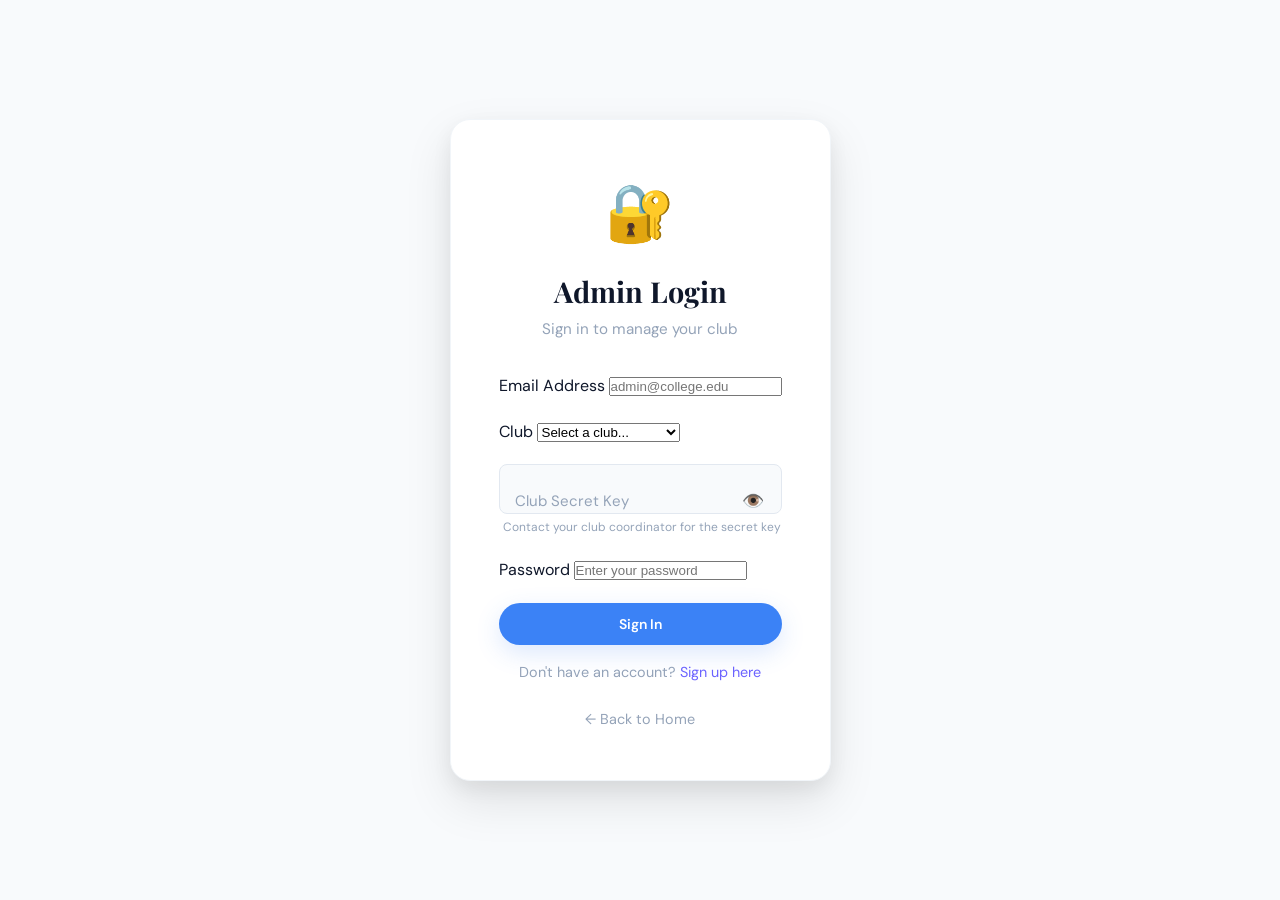
==== templates/admin_login.html @ 0dd4990d "Initial commit" ====
<!DOCTYPE html>
<html lang="en">
<head>
    <meta charset="UTF-8">
    <meta name="viewport" content="width=device-width, initial-scale=1.0">
    <title>Admin Login — ClubConnect</title>
    <link rel="preconnect" href="https://fonts.googleapis.com">
    <link href="https://fonts.googleapis.com/css2?family=Playfair+Display:wght@400;600;700&family=DM+Sans:wght@400;500;600;700&display=swap" rel="stylesheet">
    <link rel="stylesheet" href="/static/css/main.css">
    <link rel="stylesheet" href="/static/css/admin.css">
</head>
<body class="admin-gate-page">
    <div id="toast-container"></div>

    <div class="gate-wrapper">
        <div class="gate-card">
            <div class="gate-icon">🔐</div>
            <h1 class="gate-title">Admin Login</h1>
            <p class="gate-subtitle">Sign in to manage your club</p>
            <form id="adminLoginForm">
                <div class="form-group">
                    <label for="adminEmail">Email Address</label>
                    <input type="email" id="adminEmail" placeholder="admin@college.edu" required>
                </div>
                <div class="form-group">
                    <label for="clubSelect">Club</label>
                    <select id="clubSelect" required>
                        <option value="">Select a club...</option>
                        <option value="Genesis">🚀 Genesis</option>
                        <option value="Numerano">🔢 Numerano</option>
                        <option value="ByteSync">💻 ByteSync</option>
                        <option value="AWS Cloud Club">☁️ AWS Cloud Club</option>
                    </select>
                </div>
                <div class="form-group input-group">
                    <input type="password" id="adminSecretKey" placeholder=" " required>
                    <label for="adminSecretKey">Club Secret Key</label>
                    <button type="button" class="eye-toggle" id="toggleSecretKeyEye" aria-label="Toggle secret key visibility">👁️</button>
                    <div class="input-hint">Contact your club coordinator for the secret key</div>
                </div>
                <div id="secretKeyError" class="input-error-msg" style="display: none;"></div>
                <div class="form-group">
                    <label for="adminPassword">Password</label>
                    <input type="password" id="adminPassword" placeholder="Enter your password" required>
                </div>
                <button type="submit" class="btn btn-primary" id="btn-admin-login">Sign In</button>
            </form>
            <p style="text-align: center; margin-top: 1rem; font-size: 0.9rem; color: var(--text-muted, #888);">
                Don't have an account? <a href="/admin/signup" style="color: var(--accent, #6c63ff);">Sign up here</a>
            </p>
            <a href="/" class="back-link" id="link-back-home">← Back to Home</a>
        </div>
    </div>

    <script>
        function showToast(message, type = 'success') {
            const container = document.getElementById('toast-container');
            const toast = document.createElement('div');
            toast.className = `toast toast-${type}`;
            toast.textContent = message;
            container.appendChild(toast);
            setTimeout(() => toast.classList.add('show'), 10);
            setTimeout(() => {
                toast.classList.remove('show');
                setTimeout(() => toast.remove(), 300);
            }, 3000);
        }

        // Secret key eye toggle
        const secretKeyInput = document.getElementById('adminSecretKey');
        const toggleEye = document.getElementById('toggleSecretKeyEye');
        
        toggleEye.addEventListener('click', (e) => {
            e.preventDefault();
            const isPassword = secretKeyInput.type === 'password';
            secretKeyInput.type = isPassword ? 'text' : 'password';
            toggleEye.textContent = isPassword ? '🙈' : '👁️';
        });

        document.getElementById('adminLoginForm').addEventListener('submit', async (e) => {
            e.preventDefault();
            const email = document.getElementById('adminEmail').value.trim();
            const secret_key = document.getElementById('adminSecretKey').value.trim();
            const club_name = document.getElementById('clubSelect').value;
            const password = document.getElementById('adminPassword').value;
            const errorDiv = document.getElementById('secretKeyError');

            if (!club_name) {
                showToast('Please select a club.', 'error');
                return;
            }

            if (!secret_key) {
                showToast('Please enter the club secret key.', 'error');
                return;
            }

            try {
                const res = await fetch('/api/admin/login', {
                    method: 'POST',
                    headers: { 'Content-Type': 'application/json' },
                    body: JSON.stringify({ email, password, club_name, secret_key })
                });
                const data = await res.json();
                if (data.success) {
                    errorDiv.style.display = 'none';
                    showToast('Login successful! Redirecting...', 'success');
                    setTimeout(() => { window.location.href = '/admin/dashboard'; }, 500);
                } else {
                    if (data.message.includes('Invalid secret key')) {
                        errorDiv.textContent = data.message;
                        errorDiv.style.display = 'block';
                        const formGroup = document.querySelector('.input-group');
                        if (formGroup) {
                            formGroup.classList.add('input-error');
                            setTimeout(() => formGroup.classList.remove('input-error'), 500);
                        }
                    } else {
                        errorDiv.style.display = 'none';
                        showToast(data.message, 'error');
                    }
                }
            } catch (err) {
                errorDiv.style.display = 'none';
                showToast('Connection error.', 'error');
            }
        });
    </script>
</body>
</html>
---- static/css/main.css ----
/* ═══════════════════════════════════════════════════════════
   MAIN.CSS — Global Design System & Tokens
   ═══════════════════════════════════════════════════════════ */

:root {
    /* Colors */
    --blue:        #3B82F6;
    --blue-dark:   #1E40AF;
    --blue-light:  #EFF6FF;
    --pink:        #F472B6;
    --pink-light:  #FDF2F8;
    --white:       #FFFFFF;
    --off-white:   #F8FAFC;
    --surface:     #FFFFFF;
    --border:      #E2E8F0;
    --border-soft: #F1F5F9;
    --text-primary:   #0F172A;
    --text-secondary: #475569;
    --text-muted:     #94A3B8;
    --danger:      #EF4444;
    --success:     #10B981;
    --amber:       #F59E0B;
    --purple:      #8B5CF6;

    --shadow-sm:   0 1px 3px rgba(0,0,0,0.06), 0 1px 2px rgba(0,0,0,0.04);
    --shadow-md:   0 4px 16px rgba(0,0,0,0.08), 0 2px 6px rgba(0,0,0,0.04);
    --shadow-lg:   0 20px 48px rgba(0,0,0,0.10), 0 8px 20px rgba(0,0,0,0.06);
    --shadow-blue: 0 8px 24px rgba(59,130,246,0.18);
    --shadow-pink: 0 8px 24px rgba(244,114,182,0.18);

    /* Typography */
    --font-display: 'Playfair Display', Georgia, serif;
    --font-body:    'DM Sans', system-ui, sans-serif;

    /* Spacing & Shape */
    --radius-sm:  8px;
    --radius-md:  14px;
    --radius-lg:  20px;
    --radius-xl:  28px;
    --radius-full: 9999px;

    /* Transitions */
    --ease:      cubic-bezier(0.4, 0, 0.2, 1);
    --ease-out:  cubic-bezier(0, 0, 0.2, 1);
    --ease-spring: cubic-bezier(0.34, 1.56, 0.64, 1);
    --t-fast:    0.15s;
    --t-base:    0.25s;
    --t-slow:    0.4s;
}

/* ── Reset ── */
*, *::before, *::after { box-sizing: border-box; margin: 0; padding: 0; }

html { scroll-behavior: smooth; }

body {
    font-family: var(--font-body);
    color: var(--text-primary);
    background: var(--off-white);
    line-height: 1.6;
    -webkit-font-smoothing: antialiased;
    -moz-osx-font-smoothing: grayscale;
}

a { text-decoration: none; color: inherit; }
img { max-width: 100%; display: block; }

/* ── Page Transitions ── */
@keyframes pageEnter {
    from { opacity: 0; transform: translateY(18px); }
    to   { opacity: 1; transform: translateY(0); }
}
.page-enter {
    animation: pageEnter 0.45s var(--ease-out) forwards;
}

@keyframes pageExit {
    from { opacity: 1; transform: translateY(0); }
    to   { opacity: 0; transform: translateY(-12px); }
}
.page-exit {
    animation: pageExit 0.25s var(--ease) forwards;
}

/* ── Progress Bar ── */
#progress-bar {
    position: fixed;
    top: 0; left: 0;
    height: 3px;
    width: 0%;
    background: linear-gradient(90deg, var(--blue), var(--pink));
    border-radius: 0 3px 3px 0;
    z-index: 10000;
    transition: width 0.3s var(--ease);
    pointer-events: none;
}

/* ── Typography ── */
h1, h2, h3 { font-family: var(--font-display); font-weight: 700; line-height: 1.2; }
h1 { font-size: 2.25rem; }
h2 { font-size: 1.5rem; }
h3 { font-size: 1.125rem; }

/* ── Buttons ── */
.btn {
    display: inline-flex;
    align-items: center;
    justify-content: center;
    gap: 8px;
    padding: 12px 28px;
    border-radius: var(--radius-full);
    font-family: var(--font-body);
    font-size: 14px;
    font-weight: 600;
    cursor: pointer;
    border: none;
    transition: all var(--t-base) var(--ease);
    position: relative;
    overflow: hidden;
}
.btn:active { transform: scale(0.97); }

.btn-primary {
    background: var(--blue);
    color: var(--white);
    box-shadow: var(--shadow-blue);
}
.btn-primary:hover {
    background: var(--blue-dark);
    transform: translateY(-1px);
    box-shadow: 0 12px 32px rgba(59,130,246,0.25);
}
/* Shine sweep on hover */
.btn-primary::after {
    content: '';
    position: absolute;
    top: 0; left: -100%;
    width: 100%; height: 100%;
    background: linear-gradient(90deg, transparent, rgba(255,255,255,0.2), transparent);
    transition: left 0.5s var(--ease);
}
.btn-primary:hover::after { left: 100%; }

.btn-outline {
    background: transparent;
    color: var(--blue);
    border: 1.5px solid var(--blue);
}
.btn-outline:hover {
    background: var(--blue-light);
    transform: translateY(-1px);
}

.btn-danger {
    background: transparent;
    color: var(--danger);
    border: 1.5px solid transparent;
}
.btn-danger:hover {
    background: #FEF2F2;
    border-color: var(--danger);
}

.btn-sm { padding: 8px 18px; font-size: 13px; }
.btn-full { width: 100%; }

/* ── Floating Label Inputs ── */
.input-group {
    position: relative;
    margin-bottom: 22px;
}
.input-group input,
.input-group select {
    width: 100%;
    padding: 20px 16px 8px;
    border: 1.5px solid var(--border);
    border-radius: var(--radius-sm);
    font-size: 15px;
    font-family: var(--font-body);
    background: var(--off-white);
    transition: border-color var(--t-base) var(--ease),
                box-shadow var(--t-base) var(--ease),
                background var(--t-base) var(--ease);
    outline: none;
    color: var(--text-primary);
}
.input-group input:focus,
.input-group select:focus {
    border-color: var(--blue);
    box-shadow: 0 0 0 3px rgba(59,130,246,0.10);
    background: var(--white);
}
.input-group label {
    position: absolute;
    left: 16px;
    top: 50%;
    transform: translateY(-50%);
    font-size: 15px;
    color: var(--text-muted);
    pointer-events: none;
    transition: all var(--t-base) var(--ease);
}
.input-group input:focus ~ label,
.input-group input:not(:placeholder-shown) ~ label {
    top: 10px;
    transform: none;
    font-size: 11px;
    font-weight: 600;
    color: var(--blue);
    letter-spacing: 0.05em;
    text-transform: uppercase;
}
.input-group select ~ label {
    top: 10px;
    transform: none;
    font-size: 11px;
    font-weight: 600;
    color: var(--blue);
    letter-spacing: 0.05em;
    text-transform: uppercase;
}

/* Password eye toggle */
.input-group .eye-toggle {
    position: absolute;
    right: 14px;
    top: 50%;
    transform: translateY(-50%);
    background: none;
    border: none;
    cursor: pointer;
    font-size: 18px;
    color: var(--text-muted);
    padding: 4px;
    transition: color var(--t-fast);
}
.input-group .eye-toggle:hover { color: var(--text-secondary); }

/* Input hint text */
.input-hint {
    font-size: 12px;
    color: var(--text-muted);
    margin-top: 4px;
    padding-left: 4px;
}

/* ── Input Error States ── */
@keyframes shake {
    0%,100% { transform: translateX(0); }
    20%     { transform: translateX(-8px); }
    40%     { transform: translateX(8px); }
    60%     { transform: translateX(-5px); }
    80%     { transform: translateX(5px); }
}
.input-error { animation: shake 0.4s var(--ease) forwards; }
.input-error input { border-color: var(--danger) !important; }
.input-error-msg {
    font-size: 12px;
    color: var(--danger);
    margin-top: 4px;
    padding-left: 4px;
    font-weight: 500;
}

/* ── Toast Notifications ── */
@keyframes toastIn {
    from { opacity: 0; transform: translateY(20px) scale(0.95); }
    to   { opacity: 1; transform: translateY(0) scale(1); }
}
@keyframes toastOut {
    from { opacity: 1; transform: translateY(0) scale(1); }
    to   { opacity: 0; transform: translateY(20px) scale(0.95); }
}
.toast {
    position: fixed;
    bottom: 28px;
    right: 28px;
    background: var(--white);
    border-left: 4px solid var(--blue);
    border-radius: var(--radius-sm);
    padding: 14px 20px;
    box-shadow: var(--shadow-lg);
    font-size: 14px;
    font-weight: 500;
    font-family: var(--font-body);
    color: var(--text-primary);
    animation: toastIn 0.35s var(--ease-spring) forwards;
    z-index: 9999;
    max-width: 380px;
}
.toast.removing { animation: toastOut 0.3s var(--ease) forwards; }
.toast.success { border-color: var(--success); }
.toast.error   { border-color: var(--danger); }

/* ── Navbar ── */
.navbar {
    display: flex;
    align-items: center;
    justify-content: space-between;
    padding: 0 32px;
    height: 64px;
    background: var(--white);
    border-bottom: 1px solid var(--border-soft);
    position: sticky;
    top: 0;
    z-index: 100;
    box-shadow: var(--shadow-sm);
}
.nav-brand {
    display: flex;
    align-items: center;
    gap: 10px;
}
.nav-icon { font-size: 22px; }
.nav-title {
    font-family: var(--font-display);
    font-size: 18px;
    font-weight: 700;
    color: var(--text-primary);
}
.nav-back {
    font-size: 14px;
    font-weight: 500;
    color: var(--text-muted);
    margin-right: 12px;
    transition: color var(--t-fast);
}
.nav-back:hover { color: var(--blue); }
.nav-user {
    display: flex;
    align-items: center;
    gap: 14px;
}
.user-greeting {
    font-size: 14px;
    color: var(--text-secondary);
    font-weight: 500;
}

/* ── Badges ── */
.badge {
    display: inline-flex;
    align-items: center;
    padding: 3px 10px;
    border-radius: var(--radius-full);
    font-size: 11px;
    font-weight: 600;
    letter-spacing: 0.03em;
    text-transform: uppercase;
}
.badge-blue { background: var(--blue-light); color: var(--blue-dark); }
.badge-pink { background: var(--pink-light); color: #BE185D; }
.badge-purple { background: #F3E8FF; color: #7C3AED; }
.badge-amber { background: #FEF3C7; color: #B45309; }
.badge-green { background: #D1FAE5; color: #065F46; }
.badge-member { background: var(--blue-light); color: var(--blue-dark); }

/* ── Empty State ── */
.empty-state {
    text-align: center;
    padding: 48px 24px;
    color: var(--text-muted);
    font-size: 15px;
}

/* ── Responsive ── */
@media (max-width: 768px) {
    .navbar { padding: 0 16px; }
    h1 { font-size: 1.75rem; }
}
---- static/css/admin.css ----
/* ═══════════════════════════════════════════════════════════
   ADMIN.CSS — Admin Dashboard Sidebar & Stats
   ═══════════════════════════════════════════════════════════ */

/* ── Admin Gate Page (Login/Signup) ── */
.admin-gate-page {
    min-height: 100vh;
    display: flex;
    align-items: center;
    justify-content: center;
    background: var(--off-white);
}

.gate-wrapper {
    animation: fadeInUp 0.5s ease;
}

.gate-card {
    background: var(--white);
    border-radius: var(--radius-lg);
    padding: 48px;
    text-align: center;
    box-shadow: var(--shadow-lg);
    max-width: 420px;
    width: 100%;
    border: 1px solid var(--border-soft);
}

.gate-card-wide {
    max-width: 500px;
}

.gate-icon {
    font-size: 3.5rem;
    margin-bottom: 16px;
    display: inline-block;
}

.gate-title {
    font-family: var(--font-display);
    font-size: 1.8rem;
    font-weight: 700;
    margin-bottom: 8px;
}

.gate-subtitle {
    color: var(--text-muted);
    font-size: 0.95rem;
    margin-bottom: 32px;
}

.gate-card .form-group {
    text-align: left;
    margin-bottom: 20px;
}

.gate-card .btn {
    width: 100%;
}

.back-link {
    display: inline-block;
    margin-top: 24px;
    color: var(--text-muted);
    font-size: 0.9rem;
    transition: color var(--t-base);
}

.back-link:hover {
    color: var(--blue);
}

/* ── Admin Navbar ── */
.admin-navbar {
    background: var(--white);
    border-bottom: 1px solid var(--border-soft);
}

.admin-navbar .nav-title {
    color: var(--text-primary);
}

/* ── Admin Container (Sidebar Layout) ── */
.admin-layout {
    display: flex;
    min-height: calc(100vh - 64px);
}

/* Sidebar */
.admin-sidebar {
    width: 240px;
    background: var(--white);
    border-right: 1px solid var(--border-soft);
    padding: 24px 0;
    position: fixed;
    height: calc(100vh - 64px);
    left: 0;
    top: 64px;
    overflow-y: auto;
}

.admin-sidebar-header {
    padding: 0 20px 24px;
    border-bottom: 1px solid var(--border-soft);
    margin-bottom: 20px;
}

.admin-club-name {
    font-family: var(--font-display);
    font-size: 14px;
    font-weight: 600;
    color: var(--text-primary);
    text-transform: uppercase;
    letter-spacing: 0.05em;
}

.admin-nav-list {
    list-style: none;
    padding: 0;
}

.admin-nav-item {
    margin: 0;
}

.admin-nav-link {
    display: flex;
    align-items: center;
    gap: 12px;
    padding: 12px 20px;
    color: var(--text-secondary);
    font-size: 14px;
    font-weight: 500;
    border-left: 3px solid transparent;
    transition: all var(--t-base) var(--ease);
    cursor: pointer;
    position: relative;
}

.admin-nav-link:hover {
    color: var(--blue);
    background: var(--blue-light);
}

.admin-nav-link.active {
    color: var(--blue);
    border-left-color: var(--blue);
    background: var(--blue-light);
}

/* Main Content */
.admin-content {
    flex: 1;
    margin-left: 240px;
    padding: 32px 40px 80px;
    background: var(--off-white);
}

/* ── Stat Cards ── */
.stat-cards-row {
    display: grid;
    grid-template-columns: repeat(3, 1fr);
    gap: 24px;
    margin-bottom: 40px;
}

.stat-card {
    background: var(--white);
    border-radius: var(--radius-lg);
    padding: 28px;
    border: 1px solid var(--border-soft);
    box-shadow: var(--shadow-sm);
    transition: all var(--t-base) var(--ease);
}

.stat-card:hover {
    box-shadow: var(--shadow-md);
    transform: translateY(-2px);
}

.stat-label {
    font-size: 12px;
    font-weight: 600;
    text-transform: uppercase;
    letter-spacing: 0.05em;
    color: var(--text-muted);
    margin-bottom: 8px;
}

.stat-value {
    font-family: var(--font-display);
    font-size: 2.5rem;
    font-weight: 700;
    color: var(--text-primary);
    margin-bottom: 16px;
}

.stat-sparkline {
    width: 100%;
    height: 32px;
    background: linear-gradient(90deg, var(--blue-light) 0%, var(--pink-light) 100%);
    border-radius: var(--radius-sm);
}

/* ── Admin Tabs ── */
.admin-tabs {
    display: flex;
    gap: 4px;
    background: transparent;
    margin-bottom: 28px;
    border-bottom: 2px solid var(--border-soft);
    padding-bottom: 0;
}

.admin-tab {
    padding: 14px 20px;
    border: none;
    background: none;
    font-family: var(--font-body);
    font-size: 14px;
    font-weight: 600;
    color: var(--text-muted);
    cursor: pointer;
    border-bottom: 3px solid transparent;
    transition: all var(--t-base) var(--ease);
    position: relative;
    margin-bottom: -2px;
}

.admin-tab.active {
    color: var(--blue);
    border-bottom-color: var(--blue);
}

.admin-tab:hover:not(.active) {
    color: var(--text-secondary);
}

/* ── Panel ── */
.admin-panel {
    display: none;
    animation: panelFade 0.3s var(--ease-out) forwards;
}

.admin-panel.active {
    display: block;
}

@keyframes panelFade {
    from { opacity: 0; transform: translateX(10px); }
    to   { opacity: 1; transform: translateX(0); }
}

.panel-header {
    margin-bottom: 24px;
}

.panel-header h2 {
    font-family: var(--font-display);
    font-size: 1.5rem;
    font-weight: 700;
    color: var(--text-primary);
}

/* ── Form ── */
.panel-form {
    background: var(--white);
    border-radius: var(--radius-lg);
    padding: 24px;
    margin-bottom: 28px;
    border: 1px solid var(--border-soft);
}

.panel-form h3 {
    font-size: 14px;
    font-weight: 600;
    text-transform: uppercase;
    letter-spacing: 0.05em;
    color: var(--text-secondary);
    margin-bottom: 16px;
}

.inline-form {
    display: flex;
    gap: 12px;
    align-items: flex-end;
    flex-wrap: wrap;
}

.inline-form input,
.inline-form select {
    padding: 10px 14px;
    border: 1.5px solid var(--border);
    border-radius: var(--radius-md);
    font-family: var(--font-body);
    font-size: 14px;
    flex: 1;
    min-width: 140px;
    outline: none;
    transition: all var(--t-base) var(--ease);
}

.inline-form input:focus,
.inline-form select:focus {
    border-color: var(--blue);
    box-shadow: 0 0 0 3px rgba(59,130,246,0.10);
}

/* ── Members Table ── */
.panel-list {
    background: var(--white);
    border-radius: var(--radius-lg);
    border: 1px solid var(--border-soft);
    overflow: hidden;
    box-shadow: var(--shadow-sm);
}

.panel-item {
    display: flex;
    align-items: center;
    justify-content: space-between;
    padding: 16px 20px;
    border-bottom: 1px solid var(--border-soft);
    transition: background var(--t-fast) var(--ease);
}

.panel-item:last-child {
    border-bottom: none;
}

.panel-item:hover {
    background: var(--blue-light);
}

.panel-item-info {
    flex: 1;
}

.panel-item-info h4 {
    font-size: 14px;
    font-weight: 600;
    margin-bottom: 4px;
    color: var(--text-primary);
}

.panel-item-info p {
    font-size: 12px;
    color: var(--text-muted);
}

.panel-item-actions {
    display: flex;
    gap: 8px;
    align-items: center;
    opacity: 0;
    transition: opacity var(--t-base);
}

.panel-item:hover .panel-item-actions {
    opacity: 1;
}

.btn-icon {
    width: 36px;
    height: 36px;
    border-radius: var(--radius-sm);
    border: none;
    cursor: pointer;
    font-size: 16px;
    display: flex;
    align-items: center;
    justify-content: center;
    transition: all var(--t-base) var(--ease);
}

.btn-icon-danger {
    background: #FEE2E2;
    color: var(--danger);
}

.btn-icon-danger:hover {
    background: var(--danger);
    color: var(--white);
}

/* ── Responsive ── */
@media (max-width: 900px) {
    .admin-sidebar {
        width: 200px;
    }

    .admin-content {
        margin-left: 200px;
        padding: 24px;
    }

    .stat-cards-row {
        grid-template-columns: 1fr;
    }
}

@media (max-width: 600px) {
    .admin-sidebar {
        display: none;
    }

    .admin-content {
        margin-left: 0;
        padding: 16px;
    }

    .stat-cards-row {
        gap: 16px;
    }

    .inline-form {
        flex-direction: column;
    }

    .inline-form input,
    .inline-form select {
        width: 100%;
        min-width: unset;
    }

    .panel-item {
        flex-direction: column;
        align-items: flex-start;
    }

    .panel-item-actions {
        width: 100%;
        margin-top: 12px;
    }
}
.btn-icon-success:hover{background:var(--success);color:var(--white)}
.empty-state{padding:40px;text-align:center;color:var(--text-muted);font-style:italic}
.gate-card-premium {
    box-shadow: 0 12px 48px rgba(59,130,246,0.13), 0 2px 8px rgba(244,114,182,0.13);
    border: 2.5px solid var(--blue);
    background: linear-gradient(120deg, #f8fafc 80%, #f472b6 120%);
    position: relative;
    overflow: hidden;
}
.gate-card-premium .gate-card-gradient {
    background: linear-gradient(120deg, #3B82F6 0%, #F472B6 100%);
    opacity: 0.13;
}
.gate-card-premium .btn-premium {
    margin-top: 18px;
    font-size: 1.08rem;
    padding: 13px 0;
    border-radius: var(--radius-full);
    letter-spacing: 0.02em;
}
.gate-card-premium .form-group input,
.gate-card-premium .form-group select {
    border-radius: var(--radius-full);
    padding: 13px 18px;
    font-size: 1.07rem;
    margin-bottom: 2px;
}
.gate-card-premium .form-group label {
    font-weight: 600;
    font-size: 1.01rem;
    margin-bottom: 6px;
    color: var(--blue-dark);
}
.gate-card-premium .input-group {
    position: relative;
}
.gate-card-premium .eye-toggle {
    position: absolute;
    right: 18px;
    top: 50%;
    transform: translateY(-50%);
    background: none;
    border: none;
    font-size: 1.2rem;
    color: var(--blue);
    cursor: pointer;
    opacity: 0.7;
    transition: opacity var(--t-fast);
}
.gate-card-premium .eye-toggle:hover {
    opacity: 1;
}
.gate-card-premium .input-hint {
    font-size: 0.93rem;
    color: var(--text-muted);
    margin-top: 2px;
    margin-left: 2px;
}
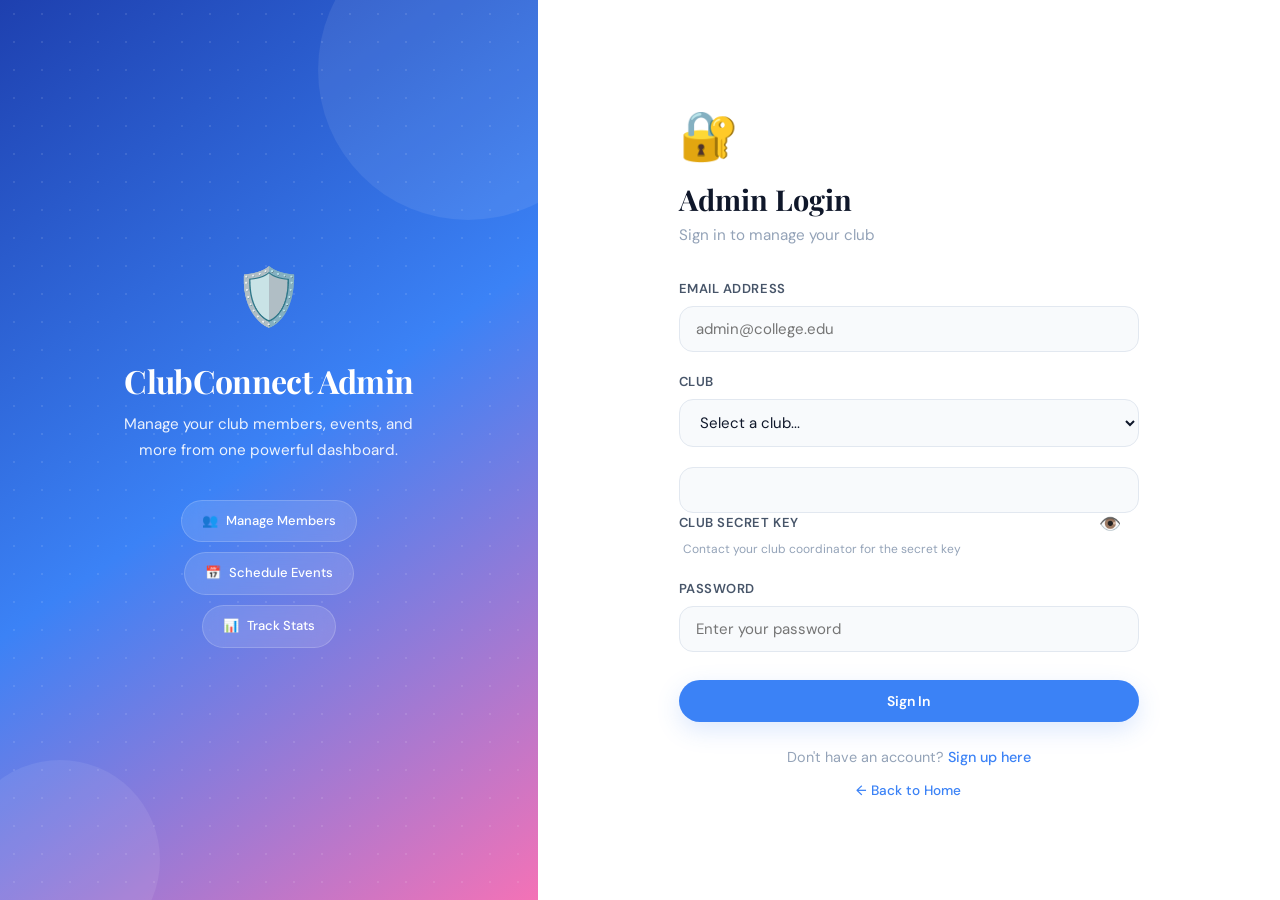
==== commit 184d1fba: "Modified frontend" ====
--- a/templates/admin_login.html
+++ b/templates/admin_login.html
@@ -13,42 +13,63 @@
     <div id="toast-container"></div>
 
     <div class="gate-wrapper">
-        <div class="gate-card">
-            <div class="gate-icon">🔐</div>
-            <h1 class="gate-title">Admin Login</h1>
-            <p class="gate-subtitle">Sign in to manage your club</p>
-            <form id="adminLoginForm">
-                <div class="form-group">
-                    <label for="adminEmail">Email Address</label>
-                    <input type="email" id="adminEmail" placeholder="admin@college.edu" required>
+        <!-- Decorative left panel -->
+        <div class="gate-branding">
+            <div class="gate-branding-content">
+                <div class="gate-branding-icon">🛡️</div>
+                <h2 class="gate-branding-title">ClubConnect Admin</h2>
+                <p class="gate-branding-text">Manage your club members, events, and more from one powerful dashboard.</p>
+                <div class="gate-branding-features">
+                    <div class="gate-feature"><span>👥</span> Manage Members</div>
+                    <div class="gate-feature"><span>📅</span> Schedule Events</div>
+                    <div class="gate-feature"><span>📊</span> Track Stats</div>
                 </div>
-                <div class="form-group">
-                    <label for="clubSelect">Club</label>
-                    <select id="clubSelect" required>
-                        <option value="">Select a club...</option>
-                        <option value="Genesis">🚀 Genesis</option>
-                        <option value="Numerano">🔢 Numerano</option>
-                        <option value="ByteSync">💻 ByteSync</option>
-                        <option value="AWS Cloud Club">☁️ AWS Cloud Club</option>
-                    </select>
+            </div>
+            <div class="gate-branding-shapes">
+                <div class="gate-shape gate-shape-1"></div>
+                <div class="gate-shape gate-shape-2"></div>
+            </div>
+        </div>
+
+        <!-- Right: Login Form -->
+        <div class="gate-form-panel">
+            <div class="gate-card">
+                <div class="gate-icon">🔐</div>
+                <h1 class="gate-title">Admin Login</h1>
+                <p class="gate-subtitle">Sign in to manage your club</p>
+                <form id="adminLoginForm">
+                    <div class="form-group">
+                        <label for="adminEmail">Email Address</label>
+                        <input type="email" id="adminEmail" placeholder="admin@college.edu" required>
+                    </div>
+                    <div class="form-group">
+                        <label for="clubSelect">Club</label>
+                        <select id="clubSelect" required>
+                            <option value="">Select a club...</option>
+                            <option value="Genesis">🚀 Genesis</option>
+                            <option value="Numerano">🔢 Numerano</option>
+                            <option value="ByteSync">💻 ByteSync</option>
+                            <option value="AWS Cloud Club">☁️ AWS Cloud Club</option>
+                        </select>
+                    </div>
+                    <div class="form-group input-group">
+                        <input type="password" id="adminSecretKey" placeholder=" " required>
+                        <label for="adminSecretKey">Club Secret Key</label>
+                        <button type="button" class="eye-toggle" id="toggleSecretKeyEye" aria-label="Toggle secret key visibility">👁️</button>
+                        <div class="input-hint">Contact your club coordinator for the secret key</div>
+                    </div>
+                    <div id="secretKeyError" class="input-error-msg" style="display: none;"></div>
+                    <div class="form-group">
+                        <label for="adminPassword">Password</label>
+                        <input type="password" id="adminPassword" placeholder="Enter your password" required>
+                    </div>
+                    <button type="submit" class="btn btn-primary" id="btn-admin-login">Sign In</button>
+                </form>
+                <div class="gate-footer-links">
+                    <p>Don't have an account? <a href="/admin/signup" id="link-admin-signup">Sign up here</a></p>
+                    <a href="/" class="back-link" id="link-back-home">← Back to Home</a>
                 </div>
-                <div class="form-group input-group">
-                    <input type="password" id="adminSecretKey" placeholder=" " required>
-                    <label for="adminSecretKey">Club Secret Key</label>
-                    <button type="button" class="eye-toggle" id="toggleSecretKeyEye" aria-label="Toggle secret key visibility">👁️</button>
-                    <div class="input-hint">Contact your club coordinator for the secret key</div>
-                </div>
-                <div id="secretKeyError" class="input-error-msg" style="display: none;"></div>
-                <div class="form-group">
-                    <label for="adminPassword">Password</label>
-                    <input type="password" id="adminPassword" placeholder="Enter your password" required>
-                </div>
-                <button type="submit" class="btn btn-primary" id="btn-admin-login">Sign In</button>
-            </form>
-            <p style="text-align: center; margin-top: 1rem; font-size: 0.9rem; color: var(--text-muted, #888);">
-                Don't have an account? <a href="/admin/signup" style="color: var(--accent, #6c63ff);">Sign up here</a>
-            </p>
-            <a href="/" class="back-link" id="link-back-home">← Back to Home</a>
+            </div>
         </div>
     </div>
 
--- a/static/css/admin.css
+++ b/static/css/admin.css
@@ -1,38 +1,184 @@
 /* ═══════════════════════════════════════════════════════════
-   ADMIN.CSS — Admin Dashboard Sidebar & Stats
+   ADMIN.CSS — Admin Gate Pages & Dashboard
    ═══════════════════════════════════════════════════════════ */
 
-/* ── Admin Gate Page (Login/Signup) ── */
+/* ══════════════════════════════════════════════════════════
+   ADMIN GATE PAGES (Login / Signup) — Two Column Layout
+   ══════════════════════════════════════════════════════════ */
 .admin-gate-page {
     min-height: 100vh;
+    background: var(--off-white);
+    overflow: hidden;
+}
+
+.gate-wrapper {
+    display: flex;
+    min-height: 100vh;
+    animation: gateEnter 0.6s var(--ease-out) forwards;
+}
+
+@keyframes gateEnter {
+    from { opacity: 0; }
+    to   { opacity: 1; }
+}
+
+/* ── Left Branding Panel ── */
+.gate-branding {
+    width: 42%;
+    min-height: 100vh;
+    background: linear-gradient(145deg, #1E40AF 0%, #3B82F6 50%, #F472B6 100%);
     display: flex;
     align-items: center;
     justify-content: center;
-    background: var(--off-white);
-}
-
-.gate-wrapper {
-    animation: fadeInUp 0.5s ease;
+    position: relative;
+    overflow: hidden;
+}
+
+/* Animated dot grid */
+.gate-branding::before {
+    content: '';
+    position: absolute;
+    inset: 0;
+    background-image: radial-gradient(rgba(255,255,255,0.1) 1px, transparent 1px);
+    background-size: 28px 28px;
+    animation: gridDrift 25s linear infinite;
+}
+
+@keyframes gridDrift {
+    from { transform: translate(0, 0); }
+    to   { transform: translate(28px, 28px); }
+}
+
+.gate-branding-content {
+    position: relative;
+    z-index: 2;
+    text-align: center;
+    color: var(--white);
+    padding: 48px 40px;
+    max-width: 380px;
+}
+
+.gate-branding-icon {
+    font-size: 56px;
+    margin-bottom: 20px;
+    display: inline-block;
+    animation: float 4s ease-in-out infinite;
+}
+
+@keyframes float {
+    0%, 100% { transform: translateY(0); }
+    50%      { transform: translateY(-10px); }
+}
+
+.gate-branding-title {
+    font-family: var(--font-display);
+    font-size: 2rem;
+    font-weight: 700;
+    margin-bottom: 12px;
+    letter-spacing: -0.02em;
+}
+
+.gate-branding-text {
+    font-size: 0.95rem;
+    opacity: 0.9;
+    line-height: 1.7;
+    margin-bottom: 36px;
+}
+
+.gate-branding-features {
+    display: flex;
+    flex-direction: column;
+    align-items: center;
+    gap: 10px;
+}
+
+.gate-feature {
+    background: rgba(255,255,255,0.12);
+    backdrop-filter: blur(10px);
+    border: 1px solid rgba(255,255,255,0.18);
+    padding: 10px 20px;
+    border-radius: var(--radius-full);
+    font-size: 13px;
+    font-weight: 500;
+    color: var(--white);
+    display: flex;
+    align-items: center;
+    gap: 8px;
+    transition: all var(--t-base) var(--ease);
+}
+
+.gate-feature:hover {
+    background: rgba(255,255,255,0.2);
+    transform: translateX(4px);
+}
+
+/* Decorative shapes */
+.gate-branding-shapes {
+    position: absolute;
+    inset: 0;
+    pointer-events: none;
+    z-index: 1;
+}
+
+.gate-shape {
+    position: absolute;
+    border-radius: 50%;
+    opacity: 0.08;
+    background: var(--white);
+}
+
+.gate-shape-1 {
+    width: 300px;
+    height: 300px;
+    top: -80px;
+    right: -80px;
+    animation: shapeFloat1 12s ease-in-out infinite;
+}
+
+.gate-shape-2 {
+    width: 200px;
+    height: 200px;
+    bottom: -60px;
+    left: -40px;
+    animation: shapeFloat2 10s ease-in-out infinite;
+}
+
+@keyframes shapeFloat1 {
+    0%, 100% { transform: translate(0, 0) scale(1); }
+    50%      { transform: translate(-20px, 20px) scale(1.05); }
+}
+
+@keyframes shapeFloat2 {
+    0%, 100% { transform: translate(0, 0) scale(1); }
+    50%      { transform: translate(15px, -15px) scale(1.08); }
+}
+
+/* ── Right Form Panel ── */
+.gate-form-panel {
+    flex: 1;
+    display: flex;
+    align-items: center;
+    justify-content: center;
+    padding: 40px 60px;
+    background: var(--white);
+    overflow-y: auto;
+    max-height: 100vh;
 }
 
 .gate-card {
-    background: var(--white);
-    border-radius: var(--radius-lg);
-    padding: 48px;
-    text-align: center;
-    box-shadow: var(--shadow-lg);
-    max-width: 420px;
     width: 100%;
-    border: 1px solid var(--border-soft);
-}
-
-.gate-card-wide {
-    max-width: 500px;
+    max-width: 460px;
+    animation: cardSlideIn 0.5s var(--ease-out) 0.15s both;
+}
+
+@keyframes cardSlideIn {
+    from { opacity: 0; transform: translateY(16px); }
+    to   { opacity: 1; transform: translateY(0); }
 }
 
 .gate-icon {
-    font-size: 3.5rem;
-    margin-bottom: 16px;
+    font-size: 3rem;
+    margin-bottom: 8px;
     display: inline-block;
 }
 
@@ -40,7 +186,8 @@
     font-family: var(--font-display);
     font-size: 1.8rem;
     font-weight: 700;
-    margin-bottom: 8px;
+    margin-bottom: 6px;
+    color: var(--text-primary);
 }
 
 .gate-subtitle {
@@ -49,20 +196,83 @@
     margin-bottom: 32px;
 }
 
+/* Form styling within gate card */
 .gate-card .form-group {
     text-align: left;
     margin-bottom: 20px;
 }
 
+.gate-card .form-group label {
+    display: block;
+    font-size: 13px;
+    font-weight: 600;
+    color: var(--text-secondary);
+    margin-bottom: 6px;
+    text-transform: uppercase;
+    letter-spacing: 0.04em;
+}
+
+.gate-card .form-group input,
+.gate-card .form-group select {
+    width: 100%;
+    padding: 12px 16px;
+    border: 1.5px solid var(--border);
+    border-radius: var(--radius-md);
+    font-size: 15px;
+    font-family: var(--font-body);
+    background: var(--off-white);
+    transition: border-color var(--t-base) var(--ease),
+                box-shadow var(--t-base) var(--ease),
+                background var(--t-base) var(--ease);
+    outline: none;
+    color: var(--text-primary);
+}
+
+.gate-card .form-group input:focus,
+.gate-card .form-group select:focus {
+    border-color: var(--blue);
+    box-shadow: 0 0 0 3px rgba(59,130,246,0.10);
+    background: var(--white);
+}
+
 .gate-card .btn {
     width: 100%;
+    margin-top: 8px;
+}
+
+/* Two-column form row (for signup name + email) */
+.form-row {
+    display: grid;
+    grid-template-columns: 1fr 1fr;
+    gap: 16px;
+}
+
+/* Gate footer links */
+.gate-footer-links {
+    text-align: center;
+    margin-top: 24px;
+}
+
+.gate-footer-links p {
+    font-size: 0.9rem;
+    color: var(--text-muted);
+    margin-bottom: 8px;
+}
+
+.gate-footer-links a {
+    color: var(--blue);
+    font-weight: 500;
+    transition: color var(--t-fast);
+}
+
+.gate-footer-links a:hover {
+    color: var(--blue-dark);
 }
 
 .back-link {
     display: inline-block;
-    margin-top: 24px;
-    color: var(--text-muted);
-    font-size: 0.9rem;
+    color: var(--text-muted);
+    font-size: 0.85rem;
     transition: color var(--t-base);
 }
 
@@ -70,15 +280,96 @@
     color: var(--blue);
 }
 
-/* ── Admin Navbar ── */
-.admin-navbar {
+/* Input group overrides for gate card */
+.gate-card .input-group {
+    position: relative;
+    margin-bottom: 20px;
+}
+
+.gate-card .input-group input {
+    width: 100%;
+    padding: 12px 44px 12px 16px;
+    border: 1.5px solid var(--border);
+    border-radius: var(--radius-md);
+    font-size: 15px;
+    font-family: var(--font-body);
+    background: var(--off-white);
+    transition: all var(--t-base) var(--ease);
+    outline: none;
+    color: var(--text-primary);
+}
+
+.gate-card .input-group input:focus {
+    border-color: var(--blue);
+    box-shadow: 0 0 0 3px rgba(59,130,246,0.10);
     background: var(--white);
-    border-bottom: 1px solid var(--border-soft);
-}
-
-.admin-navbar .nav-title {
-    color: var(--text-primary);
-}
+}
+
+.gate-card .input-group label {
+    display: block;
+    font-size: 13px;
+    font-weight: 600;
+    color: var(--text-secondary);
+    margin-bottom: 6px;
+    text-transform: uppercase;
+    letter-spacing: 0.04em;
+    position: static;
+    transform: none;
+    pointer-events: auto;
+}
+
+.gate-card .eye-toggle {
+    position: absolute;
+    right: 14px;
+    bottom: 38px;
+    background: none;
+    border: none;
+    cursor: pointer;
+    font-size: 18px;
+    color: var(--text-muted);
+    padding: 4px;
+    transition: color var(--t-fast);
+}
+
+.gate-card .eye-toggle:hover {
+    color: var(--text-secondary);
+}
+
+.gate-card .input-hint {
+    font-size: 12px;
+    color: var(--text-muted);
+    margin-top: 6px;
+}
+
+.gate-card .input-error-msg {
+    font-size: 12px;
+    color: var(--danger);
+    margin-top: -12px;
+    margin-bottom: 12px;
+    font-weight: 500;
+}
+
+/* Input error animation */
+@keyframes shake {
+    0%,100% { transform: translateX(0); }
+    20%     { transform: translateX(-8px); }
+    40%     { transform: translateX(8px); }
+    60%     { transform: translateX(-5px); }
+    80%     { transform: translateX(5px); }
+}
+
+.input-error {
+    animation: shake 0.4s var(--ease) forwards !important;
+}
+
+.input-error input {
+    border-color: var(--danger) !important;
+}
+
+
+/* ══════════════════════════════════════════════════════════
+   ADMIN DASHBOARD
+   ══════════════════════════════════════════════════════════ */
 
 /* ── Admin Container (Sidebar Layout) ── */
 .admin-layout {
@@ -86,37 +377,54 @@
     min-height: calc(100vh - 64px);
 }
 
-/* Sidebar */
+/* ── Sidebar ── */
 .admin-sidebar {
-    width: 240px;
+    width: 250px;
     background: var(--white);
     border-right: 1px solid var(--border-soft);
-    padding: 24px 0;
+    padding: 0;
     position: fixed;
     height: calc(100vh - 64px);
     left: 0;
     top: 64px;
     overflow-y: auto;
+    display: flex;
+    flex-direction: column;
 }
 
 .admin-sidebar-header {
-    padding: 0 20px 24px;
+    padding: 28px 24px 24px;
     border-bottom: 1px solid var(--border-soft);
-    margin-bottom: 20px;
+    text-align: center;
+}
+
+.admin-sidebar-icon {
+    font-size: 28px;
+    margin-bottom: 8px;
 }
 
 .admin-club-name {
     font-family: var(--font-display);
     font-size: 14px;
-    font-weight: 600;
+    font-weight: 700;
     color: var(--text-primary);
     text-transform: uppercase;
+    letter-spacing: 0.06em;
+    margin-bottom: 4px;
+}
+
+.admin-sidebar-label {
+    font-size: 11px;
+    color: var(--text-muted);
+    font-weight: 500;
+    text-transform: uppercase;
     letter-spacing: 0.05em;
 }
 
 .admin-nav-list {
     list-style: none;
-    padding: 0;
+    padding: 16px 0;
+    flex: 1;
 }
 
 .admin-nav-item {
@@ -127,14 +435,18 @@
     display: flex;
     align-items: center;
     gap: 12px;
-    padding: 12px 20px;
+    width: 100%;
+    padding: 14px 24px;
     color: var(--text-secondary);
     font-size: 14px;
     font-weight: 500;
+    font-family: var(--font-body);
+    border: none;
     border-left: 3px solid transparent;
+    background: none;
     transition: all var(--t-base) var(--ease);
     cursor: pointer;
-    position: relative;
+    text-align: left;
 }
 
 .admin-nav-link:hover {
@@ -146,12 +458,18 @@
     color: var(--blue);
     border-left-color: var(--blue);
     background: var(--blue-light);
-}
-
-/* Main Content */
+    font-weight: 600;
+}
+
+.admin-nav-icon {
+    font-size: 16px;
+    flex-shrink: 0;
+}
+
+/* ── Main Content ── */
 .admin-content {
     flex: 1;
-    margin-left: 240px;
+    margin-left: 250px;
     padding: 32px 40px 80px;
     background: var(--off-white);
 }
@@ -167,15 +485,47 @@
 .stat-card {
     background: var(--white);
     border-radius: var(--radius-lg);
-    padding: 28px;
+    padding: 24px;
     border: 1px solid var(--border-soft);
     box-shadow: var(--shadow-sm);
     transition: all var(--t-base) var(--ease);
+    display: flex;
+    align-items: flex-start;
+    gap: 16px;
+    position: relative;
+    overflow: hidden;
 }
 
 .stat-card:hover {
     box-shadow: var(--shadow-md);
-    transform: translateY(-2px);
+    transform: translateY(-3px);
+}
+
+.stat-card-icon {
+    width: 48px;
+    height: 48px;
+    border-radius: var(--radius-md);
+    display: flex;
+    align-items: center;
+    justify-content: center;
+    font-size: 22px;
+    flex-shrink: 0;
+}
+
+.stat-card-blue .stat-card-icon {
+    background: var(--blue-light);
+}
+
+.stat-card-pink .stat-card-icon {
+    background: var(--pink-light);
+}
+
+.stat-card-purple .stat-card-icon {
+    background: #F3E8FF;
+}
+
+.stat-card-body {
+    flex: 1;
 }
 
 .stat-label {
@@ -184,22 +534,37 @@
     text-transform: uppercase;
     letter-spacing: 0.05em;
     color: var(--text-muted);
-    margin-bottom: 8px;
+    margin-bottom: 4px;
 }
 
 .stat-value {
     font-family: var(--font-display);
-    font-size: 2.5rem;
+    font-size: 2rem;
     font-weight: 700;
     color: var(--text-primary);
-    margin-bottom: 16px;
+    line-height: 1.2;
 }
 
 .stat-sparkline {
-    width: 100%;
-    height: 32px;
-    background: linear-gradient(90deg, var(--blue-light) 0%, var(--pink-light) 100%);
-    border-radius: var(--radius-sm);
+    position: absolute;
+    bottom: 0;
+    left: 0;
+    right: 0;
+    height: 4px;
+    border-radius: 0 0 var(--radius-lg) var(--radius-lg);
+    overflow: hidden;
+}
+
+.stat-card-blue .stat-sparkline {
+    background: linear-gradient(90deg, var(--blue-light) 0%, var(--blue) 100%);
+}
+
+.stat-card-pink .stat-sparkline {
+    background: linear-gradient(90deg, var(--pink-light) 0%, var(--pink) 100%);
+}
+
+.stat-card-purple .stat-sparkline {
+    background: linear-gradient(90deg, #F3E8FF 0%, var(--purple) 100%);
 }
 
 /* ── Admin Tabs ── */
@@ -260,30 +625,50 @@
     font-size: 1.5rem;
     font-weight: 700;
     color: var(--text-primary);
-}
-
-/* ── Form ── */
+    margin-bottom: 4px;
+}
+
+.panel-header-subtitle {
+    font-size: 14px;
+    color: var(--text-muted);
+}
+
+/* ── Panel Form ── */
 .panel-form {
     background: var(--white);
     border-radius: var(--radius-lg);
-    padding: 24px;
+    padding: 24px 28px;
     margin-bottom: 28px;
     border: 1px solid var(--border-soft);
+    box-shadow: var(--shadow-sm);
+}
+
+.panel-form-header {
+    margin-bottom: 18px;
+    padding-bottom: 14px;
+    border-bottom: 1px solid var(--border-soft);
 }
 
 .panel-form h3 {
-    font-size: 14px;
-    font-weight: 600;
+    font-size: 13px;
+    font-weight: 700;
     text-transform: uppercase;
-    letter-spacing: 0.05em;
+    letter-spacing: 0.06em;
     color: var(--text-secondary);
-    margin-bottom: 16px;
+    margin: 0;
 }
 
 .inline-form {
     display: flex;
     gap: 12px;
     align-items: flex-end;
+    flex-wrap: wrap;
+}
+
+.inline-form-fields {
+    display: flex;
+    gap: 12px;
+    flex: 1;
     flex-wrap: wrap;
 }
 
@@ -297,6 +682,8 @@
     flex: 1;
     min-width: 140px;
     outline: none;
+    background: var(--off-white);
+    color: var(--text-primary);
     transition: all var(--t-base) var(--ease);
 }
 
@@ -304,9 +691,15 @@
 .inline-form select:focus {
     border-color: var(--blue);
     box-shadow: 0 0 0 3px rgba(59,130,246,0.10);
-}
-
-/* ── Members Table ── */
+    background: var(--white);
+}
+
+.inline-form .btn {
+    white-space: nowrap;
+    flex-shrink: 0;
+}
+
+/* ── Panel List (Members Table) ── */
 .panel-list {
     background: var(--white);
     border-radius: var(--radius-lg);
@@ -315,11 +708,18 @@
     box-shadow: var(--shadow-sm);
 }
 
+.panel-loading {
+    padding: 40px 20px;
+    text-align: center;
+    color: var(--text-muted);
+    font-size: 14px;
+}
+
 .panel-item {
     display: flex;
     align-items: center;
     justify-content: space-between;
-    padding: 16px 20px;
+    padding: 16px 24px;
     border-bottom: 1px solid var(--border-soft);
     transition: background var(--t-fast) var(--ease);
 }
@@ -341,6 +741,10 @@
     font-weight: 600;
     margin-bottom: 4px;
     color: var(--text-primary);
+    display: flex;
+    align-items: center;
+    gap: 8px;
+    flex-wrap: wrap;
 }
 
 .panel-item-info p {
@@ -366,7 +770,7 @@
     border-radius: var(--radius-sm);
     border: none;
     cursor: pointer;
-    font-size: 16px;
+    font-size: 14px;
     display: flex;
     align-items: center;
     justify-content: center;
@@ -383,8 +787,55 @@
     color: var(--white);
 }
 
+.btn-icon-success:hover {
+    background: var(--success);
+    color: var(--white);
+}
+
+/* Empty state */
+.empty-state {
+    padding: 48px 24px;
+    text-align: center;
+    color: var(--text-muted);
+    font-size: 15px;
+}
+
+.empty-state-icon {
+    font-size: 48px;
+    margin-bottom: 16px;
+    display: block;
+}
+
 /* ── Responsive ── */
 @media (max-width: 900px) {
+    /* Gate pages */
+    .gate-wrapper {
+        flex-direction: column;
+    }
+
+    .gate-branding {
+        width: 100%;
+        min-height: 220px;
+        padding: 24px;
+    }
+
+    .gate-branding-title {
+        font-size: 1.6rem;
+    }
+
+    .gate-branding-text {
+        margin-bottom: 20px;
+    }
+
+    .gate-form-panel {
+        padding: 32px 24px;
+    }
+
+    .form-row {
+        grid-template-columns: 1fr;
+    }
+
+    /* Dashboard */
     .admin-sidebar {
         width: 200px;
     }
@@ -400,6 +851,19 @@
 }
 
 @media (max-width: 600px) {
+    .gate-branding-features {
+        display: none;
+    }
+
+    .gate-branding {
+        min-height: 160px;
+    }
+
+    .gate-form-panel {
+        padding: 24px 16px;
+    }
+
+    /* Dashboard */
     .admin-sidebar {
         display: none;
     }
@@ -414,6 +878,10 @@
     }
 
     .inline-form {
+        flex-direction: column;
+    }
+
+    .inline-form-fields {
         flex-direction: column;
     }
 
@@ -426,68 +894,12 @@
     .panel-item {
         flex-direction: column;
         align-items: flex-start;
+        padding: 16px 20px;
     }
 
     .panel-item-actions {
         width: 100%;
         margin-top: 12px;
-    }
-}
-.btn-icon-success:hover{background:var(--success);color:var(--white)}
-.empty-state{padding:40px;text-align:center;color:var(--text-muted);font-style:italic}
-.gate-card-premium {
-    box-shadow: 0 12px 48px rgba(59,130,246,0.13), 0 2px 8px rgba(244,114,182,0.13);
-    border: 2.5px solid var(--blue);
-    background: linear-gradient(120deg, #f8fafc 80%, #f472b6 120%);
-    position: relative;
-    overflow: hidden;
-}
-.gate-card-premium .gate-card-gradient {
-    background: linear-gradient(120deg, #3B82F6 0%, #F472B6 100%);
-    opacity: 0.13;
-}
-.gate-card-premium .btn-premium {
-    margin-top: 18px;
-    font-size: 1.08rem;
-    padding: 13px 0;
-    border-radius: var(--radius-full);
-    letter-spacing: 0.02em;
-}
-.gate-card-premium .form-group input,
-.gate-card-premium .form-group select {
-    border-radius: var(--radius-full);
-    padding: 13px 18px;
-    font-size: 1.07rem;
-    margin-bottom: 2px;
-}
-.gate-card-premium .form-group label {
-    font-weight: 600;
-    font-size: 1.01rem;
-    margin-bottom: 6px;
-    color: var(--blue-dark);
-}
-.gate-card-premium .input-group {
-    position: relative;
-}
-.gate-card-premium .eye-toggle {
-    position: absolute;
-    right: 18px;
-    top: 50%;
-    transform: translateY(-50%);
-    background: none;
-    border: none;
-    font-size: 1.2rem;
-    color: var(--blue);
-    cursor: pointer;
-    opacity: 0.7;
-    transition: opacity var(--t-fast);
-}
-.gate-card-premium .eye-toggle:hover {
-    opacity: 1;
-}
-.gate-card-premium .input-hint {
-    font-size: 0.93rem;
-    color: var(--text-muted);
-    margin-top: 2px;
-    margin-left: 2px;
-}
+        opacity: 1;
+    }
+}
